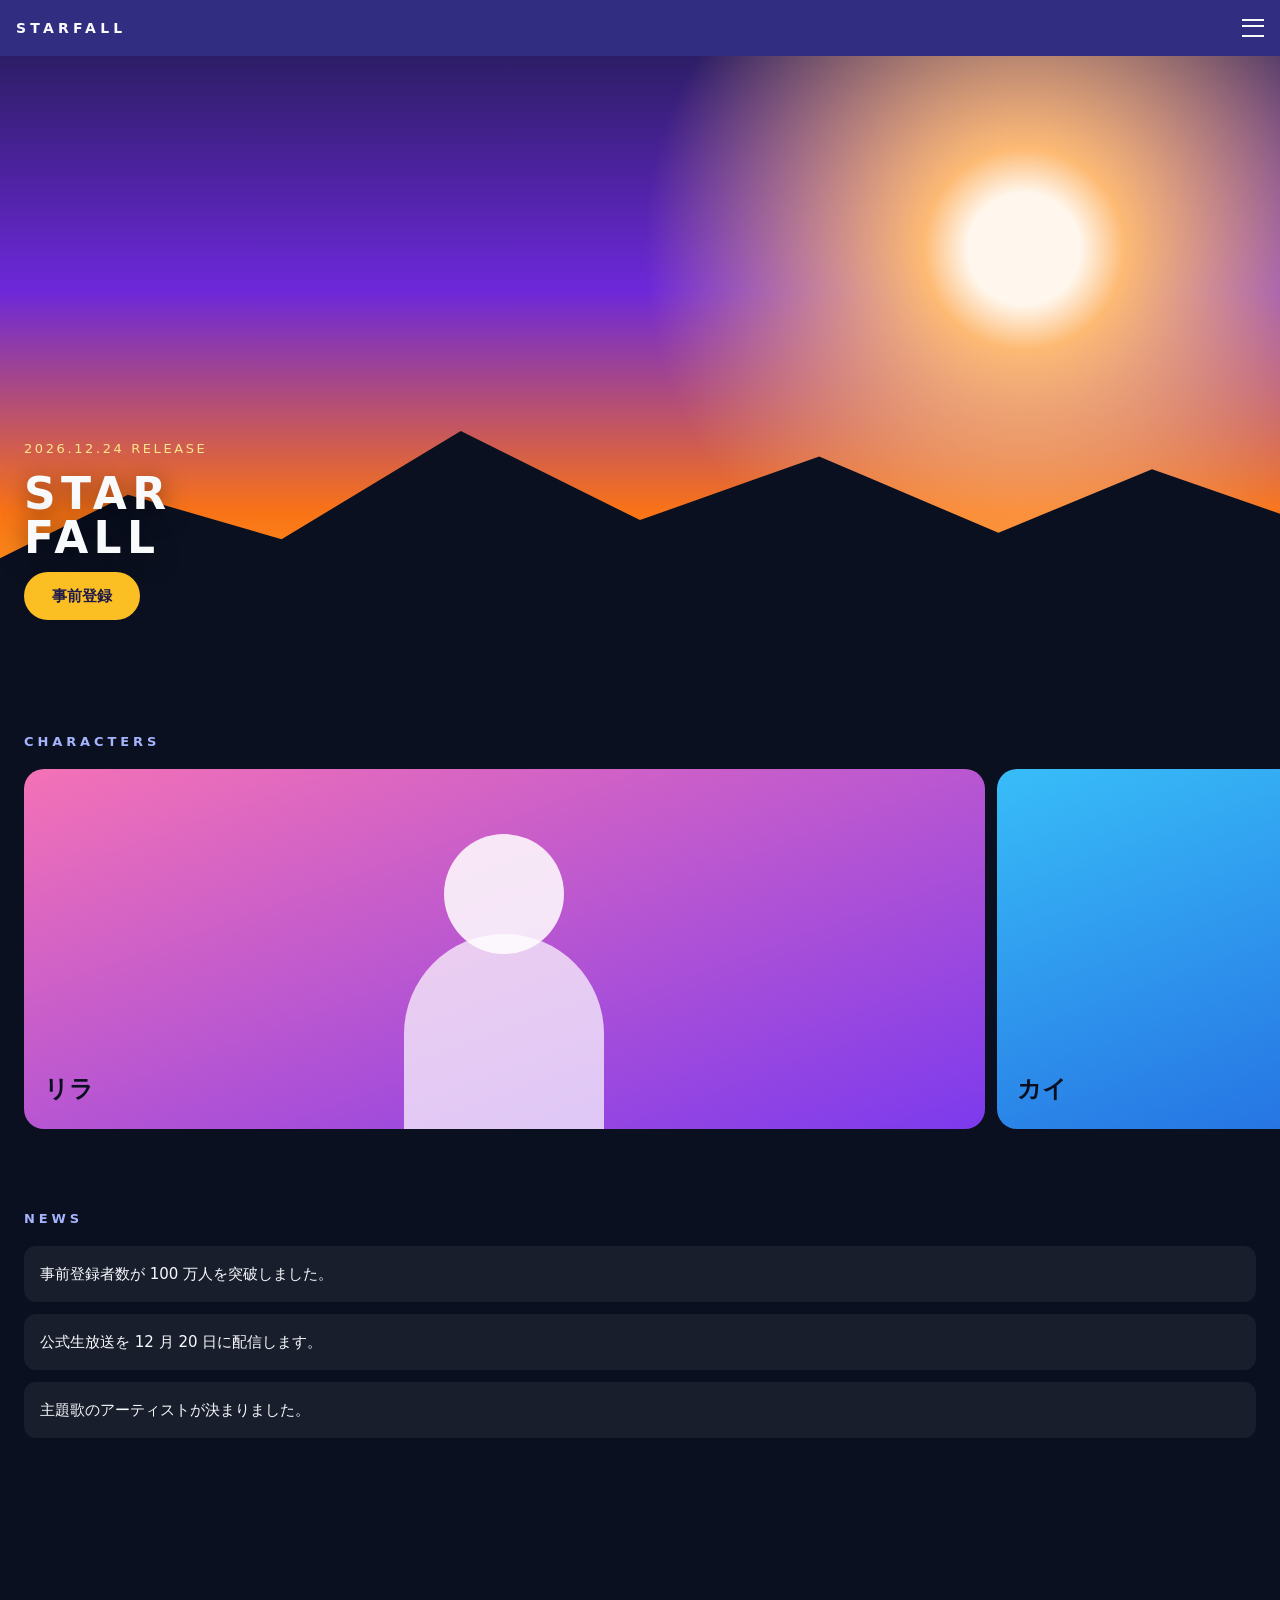
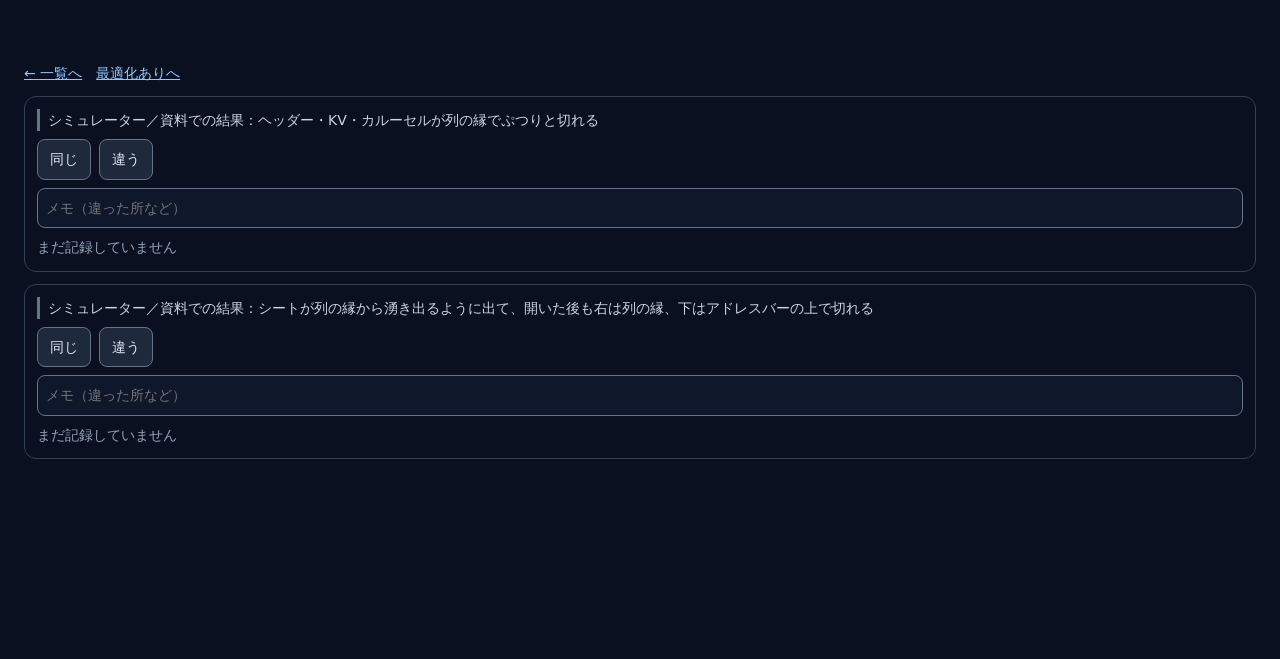
==== lp.html @ eece3da5 "iPhone Duo の Safari を実機で確かめるページを置く Co-Authored-By: Claude Opus 5.5 <noreply@anthropic.com>" ====
<!doctype html>
<html lang="ja">
<head>
<meta charset="utf-8">
<meta name="viewport" content="width=device-width, initial-scale=1, viewport-fit=cover">
<title>STARFALL</title>
<!--
  iPhone Duo の右の列で「見切れ」が出るかを比べる、架空のゲームの LP。
    ?mode=plain  最適化なし。よくある LP の作り。
    ?mode=duo    最適化あり。KV・ヘッダー・カルーセル・シートを右の列の奥（画面の物理的な右端）まではみ出させ、
                 その副作用（横揺れ・縮小）を止める。列の無い端末では --gutter が 0 になり、はみ出さない。
    ?open=1      読み込みの 1.5 秒後にキャラクターのシートを開く。
    ?slow=1      シートの動きを 3 秒にする（途中を撮るため）。
    ?at=chars    読み込み時にキャラクターの段までスクロールする。
-->
<style>
  :root { --page: #0b1020; --ink: #f8fafc; --muted: #a5b4fc; --sheet-ms: 450ms; --gutter: 0px; }
  html { background: var(--page); color: var(--ink); }
  body { margin: 0; font: 15px/1.6 -apple-system, system-ui, sans-serif; }
  h1, h2, h3, p { margin: 0; }

  /* ヘッダー */
  .header { position: fixed; z-index: 20; top: 0; left: 0; right: 0; height: 56px; }
  .header-bar { height: 56px; display: flex; align-items: center; justify-content: space-between; padding: 0 16px; background: #312e81; box-sizing: border-box; }
  .logo { font-weight: 800; letter-spacing: .3em; font-size: 14px; }
  .menu { width: 22px; height: 14px; border-block: 2px solid var(--ink); position: relative; }
  .menu::after { content: ""; position: absolute; inset: 4px 0 auto; border-top: 2px solid var(--ink); }

  /* キービジュアル。太陽を右寄りに置いた空と山並み。 */
  .hero { position: relative; height: 620px; overflow: hidden; display: grid; align-content: end; gap: 12px; padding: 0 24px 72px;
    background:
      radial-gradient(circle at 80% 36%, #fff7ed 0 5%, #fdba74 9%, rgba(249, 115, 22, 0) 34%),
      linear-gradient(180deg, #1e1b4b 0%, #6d28d9 42%, #f97316 74%, #fbbf24 100%); }
  .hero::after { content: ""; position: absolute; inset: auto 0 0 0; height: 46%; background: var(--page);
    clip-path: polygon(0 58%, 10% 38%, 22% 52%, 36% 18%, 50% 46%, 64% 26%, 78% 50%, 90% 30%, 100% 44%, 100% 100%, 0 100%); }
  .hero > * { position: relative; z-index: 2; }
  .title { font-size: 44px; font-weight: 900; letter-spacing: .12em; line-height: 1; text-shadow: 0 4px 24px rgba(0, 0, 0, .5); }
  .release { color: #fde68a; letter-spacing: .2em; font-size: 13px; }
  .cta { justify-self: start; padding: 12px 28px; border-radius: 999px; background: #fbbf24; color: #1e1b4b; font-weight: 800; }

  /* キャラクターのカルーセル。次のカードが右に覗く。 */
  .section { display: grid; gap: 16px; padding: 40px 0; }
  .section h2 { padding: 0 24px; font-size: 13px; letter-spacing: .3em; color: var(--muted); }
  .chars { display: flex; gap: 12px; overflow-x: auto; scroll-snap-type: x mandatory; padding: 0 24px; scroll-padding: 0 24px; scrollbar-width: none; }
  .char { flex: 0 0 78%; height: 360px; border: 0; font: inherit; text-align: left; color: inherit; border-radius: 20px; scroll-snap-align: start; position: relative; overflow: hidden; display: grid; align-content: end; padding: 20px; box-sizing: border-box; }
  .char::before { content: ""; position: absolute; left: 50%; top: 18%; width: 120px; height: 120px; margin-left: -60px; border-radius: 50%; background: rgba(255, 255, 255, .85); }
  .char::after { content: ""; position: absolute; left: 50%; top: 46%; width: 200px; height: 240px; margin-left: -100px; border-radius: 100px 100px 0 0; background: rgba(255, 255, 255, .7); }
  .char h3 { position: relative; z-index: 1; font-size: 24px; color: #0b1020; }
  .char:nth-child(1) { background: linear-gradient(160deg, #f472b6, #7c3aed); }
  .char:nth-child(2) { background: linear-gradient(160deg, #38bdf8, #1d4ed8); }
  .char:nth-child(3) { background: linear-gradient(160deg, #34d399, #0f766e); }
  .char:nth-child(4) { background: linear-gradient(160deg, #fbbf24, #ea580c); }

  .news { display: grid; gap: 12px; padding: 0 24px 160px; }
  .news p { padding: 16px; border-radius: 12px; background: rgba(255, 255, 255, .06); }

  /* キャラクターのシート。右から出る。 */
  .sheet-body { padding: 24px; box-sizing: border-box; height: 100%; background: linear-gradient(180deg, #fdf2f8, #ede9fe); color: #1e1b4b; }
  .sheet-art { height: 240px; border-radius: 16px; background: linear-gradient(160deg, #f472b6, #7c3aed); margin-bottom: 16px; }
  .sheet-body h3 { font-size: 26px; }
  /* 最適化なし：よくある fixed の <dialog>。 */
  dialog.sheet { position: fixed; inset: 0 0 0 auto; width: 86%; max-width: none; height: auto; max-height: none; margin: 0; padding: 0; border: 0; outline: none;
    background: none; box-shadow: -12px 0 32px rgba(0, 0, 0, .45); transform: translateX(100%); transition: transform var(--sheet-ms) ease; }
  dialog.sheet.in { transform: none; }
  dialog.sheet::backdrop { background: rgba(0, 0, 0, .55); }
  /* 最適化あり：文書の中の absolute の層を、開いた時点のスクロール位置に置く（top は JS）。
     fixed・sticky・最上位の層（<dialog>）は列の縁で切られ、右端に接すると Safari が列を塗りつぶす面を被せるので使わない。 */
  .layer { position: absolute; z-index: 30; top: 0; left: 0; width: 100%; height: 0; }
  .layer[hidden] { display: none; }
  /* 動いている間のはみ出しで文書の幅が広がらないよう、列の奥までの箱で切る。高さはアドレスバーの裏まで。 */
  .layer-clip { position: absolute; top: 0; left: 0; width: calc(100% + var(--gutter)); height: calc(100lvh + 160px); overflow: clip; }
  .layer-backdrop { position: absolute; inset: 0; background: rgba(0, 0, 0, .55); opacity: 0; transition: opacity var(--sheet-ms) ease; }
  /* 幅は「見える範囲の 86%」に列の幅を足したもの（.layer-clip の幅は見える範囲 + 列の幅）。 */
  .layer-sheet { position: absolute; top: 0; right: 0; bottom: 0; width: calc((100% - var(--gutter)) * .86 + var(--gutter)); box-shadow: -12px 0 32px rgba(0, 0, 0, .45); transform: translateX(100%); transition: transform var(--sheet-ms) ease; }
  .layer-sheet .sheet-body { padding-right: calc(24px + var(--gutter)); }
  .layer.in .layer-backdrop { opacity: 1; }
  .layer.in .layer-sheet { transform: none; }

  /* ===== 最適化あり：右の列の奥まで（--gutter の分だけ）はみ出させる。文字は見える範囲に置く。 ===== */
  /* ヘッダー：上に残し続ける（fixed・sticky）と列の縁で切られるので、KV に重ねてスクロールで流れる absolute にする。 */
  .duo .header { position: absolute; right: auto; width: calc(100% + var(--gutter)); }
  .duo .header-bar { padding-right: calc(16px + var(--gutter)); }
  .duo .hero { margin-right: calc(-1 * var(--gutter)); padding-right: calc(24px + var(--gutter)); }
  .duo .chars { margin-right: calc(-1 * var(--gutter)); padding-right: calc(24px + var(--gutter)); }
</style>
</head>
<body>
<div class="layer" id="layer" hidden>
  <div class="layer-clip">
    <div class="layer-backdrop" id="layer-backdrop"></div>
    <div class="layer-sheet" role="dialog" aria-modal="true" aria-labelledby="layer-name">
      <div class="sheet-body"><div class="sheet-art"></div><h3 id="layer-name">リラ</h3><p>星降る夜に目覚めた、記憶を持たない少女。流れ星の欠片を集めて旅をする。</p></div>
    </div>
  </div>
</div>
<header class="header"><div class="header-bar"><span class="logo">STARFALL</span><span class="menu"></span></div></header>
<section class="hero">
  <p class="release">2026.12.24 RELEASE</p>
  <h1 class="title">STAR<br>FALL</h1>
  <a class="cta">事前登録</a>
</section>
<section class="section" id="chars">
  <h2>CHARACTERS</h2>
  <div class="chars">
    <button class="char" data-name="リラ"><h3>リラ</h3></button>
    <button class="char" data-name="カイ"><h3>カイ</h3></button>
    <button class="char" data-name="ノア"><h3>ノア</h3></button>
    <button class="char" data-name="セナ"><h3>セナ</h3></button>
  </div>
</section>
<section class="section">
  <h2>NEWS</h2>
  <div class="news">
    <p>事前登録者数が 100 万人を突破しました。</p>
    <p>公式生放送を 12 月 20 日に配信します。</p>
    <p>主題歌のアーティストが決まりました。</p>
  </div>
</section>
<!-- 実機の確認の記録の欄。LP の見た目に混ざらないよう、ページの一番下に置く。 -->
<section class="obs-area" id="obs-area">
  <p><a href="index.html">← 一覧へ</a>　<a id="other-mode"></a></p>
</section>
<style>
  .obs-area { display: grid; gap: 12px; padding: 24px 24px 200px; color: #e2e8f0; font-size: 14px; }
  .obs-area a { color: #93c5fd; }
  .obs-area .card { display: grid; gap: 8px; padding: 12px; border: 1px solid #334155; border-radius: 12px; }
  .obs-area .sim { color: #cbd5e1; border-left: 3px solid #64748b; padding-left: 8px; }
  .obs-area .row { display: flex; flex-wrap: wrap; gap: 8px; }
  .obs-area button { font: inherit; padding: 8px 12px; border-radius: 8px; border: 1px solid #64748b; background: #1e293b; color: #e2e8f0; }
  .obs-area button.on { background: #2563eb; border-color: #2563eb; }
  .obs-area input { font: inherit; padding: 8px; border-radius: 8px; border: 1px solid #64748b; background: #0f172a; color: #e2e8f0; }
  .obs-area .muted { color: #94a3b8; }
</style>
<script type="module">
  import { observationBlock } from "./lab.js";

  // モードごとの確認の項目。結果は一覧のページから QR で持ち出す。
  const duoMode = new URLSearchParams(location.search).get("mode") === "duo";
  const other = document.getElementById("other-mode");
  other.href = `lp.html?mode=${duoMode ? "plain" : "duo"}`;
  other.textContent = duoMode ? "最適化なしへ" : "最適化ありへ";
  const ITEMS = duoMode
    ? [
        ["lp:duo-bleed", "KV・ヘッダー・カルーセル・シートが、列の奥（画面の物理的な右端）まで描かれる"],
        ["lp:duo-drag", "ページを横にドラッグしても、ページは横に動かない（押さえている間も）"],
        ["lp:duo-carousel", "カルーセルの上で横にスワイプすると、カルーセルだけが動く"],
        ["lp:duo-pinchout", "ピンチで縮めても 1 倍で止まる（タブの一覧が開くのは Safari の普段の動き）"],
        ["lp:duo-zoompan", "ピンチで拡大すると、横にも見て回れる。等倍に戻すと、また横に動かなくなる"],
        ["lp:duo-sheet", "シートが画面の右端から滑り込み、列の下とアドレスバーの裏まで覆う。開いている間は後ろのページが動かない"],
        ["lp:duo-doubletap", "未確認。シートを開いたままダブルタップしたとき、拡大して戻せなくならないか（Bug 325368 の恐れ）"],
      ]
    : [
        ["lp:plain-cut", "ヘッダー・KV・カルーセルが列の縁でぷつりと切れる"],
        ["lp:plain-sheet", "シートが列の縁から湧き出るように出て、開いた後も右は列の縁、下はアドレスバーの上で切れる"],
      ];
  const area = document.getElementById("obs-area");
  for (const [id, expected] of ITEMS) {
    const block = document.createElement("div");
    area.append(block);
    observationBlock(block, id, expected);
  }
</script>
<dialog class="sheet" id="sheet">
  <div class="sheet-body"><div class="sheet-art"></div><h3 id="sheet-name">リラ</h3><p>星降る夜に目覚めた、記憶を持たない少女。流れ星の欠片を集めて旅をする。</p></div>
</dialog>
<script>
  const params = new URLSearchParams(location.search);
  const root = document.documentElement;
  const duo = params.get("mode") === "duo";
  root.classList.add(duo ? "duo" : "plain");
  if (params.get("slow") === "1") root.style.setProperty("--sheet-ms", "3s");
  const sheet = document.getElementById("sheet");
  const layer = document.getElementById("layer");
  const nextFrame = (callback) => requestAnimationFrame(() => requestAnimationFrame(callback));
  let fit = () => {};

  if (duo) {
    // 等倍より縮めると、列の奥に置いた分まで画面に収めようとして 0.82 倍まで縮むので止める。
    document.querySelector('meta[name="viewport"]').content += ", minimum-scale=1";
    // 右の列の幅を測って --gutter に入れ、はみ出しで生まれる横揺れを止める。
    // 列の幅は CSS では取れない（env(safe-area-inset-right) は 0）。列の無い端末では 0 になる。
    // 横揺れは、等倍の間だけ touch-action で横の移動を止め、拡大したら外して見て回れるようにする。
    // シートを開いている間は、後ろのページを動かさない（none）。
    fit = () => {
      const zoomed = visualViewport.scale > 1.01;
      root.style.touchAction = !layer.hidden ? "none" : zoomed ? "" : "pan-y pinch-zoom";
      if (zoomed) return;
      if (scrollX !== 0) scrollTo(0, scrollY);
      const portrait = matchMedia("(orientation: portrait)").matches;
      const gutter = portrait ? Math.max(0, screen.width - root.clientWidth) : 0;
      root.style.setProperty("--gutter", `${gutter}px`);
    };
    visualViewport.addEventListener("resize", fit);
    visualViewport.addEventListener("scroll", fit);
    addEventListener("resize", fit);
    fit();
  }

  function openSheet(name) {
    if (duo) {
      document.getElementById("layer-name").textContent = name;
      layer.style.top = `${scrollY}px`;
      layer.hidden = false;
      fit();
      nextFrame(() => layer.classList.add("in"));
    } else {
      document.getElementById("sheet-name").textContent = name;
      sheet.showModal();
      nextFrame(() => sheet.classList.add("in"));
    }
  }
  for (const card of document.querySelectorAll(".char")) card.addEventListener("click", () => openSheet(card.dataset.name));
  sheet.addEventListener("click", (event) => { if (event.target === sheet) sheet.close(); });
  sheet.addEventListener("close", () => sheet.classList.remove("in"));
  document.getElementById("layer-backdrop").addEventListener("click", () => layer.classList.remove("in"));
  layer.addEventListener("transitionend", () => {
    if (layer.classList.contains("in")) return;
    layer.hidden = true;
    fit();
  });

  addEventListener("load", () => {
    if (params.get("at") === "chars") document.getElementById("chars").scrollIntoView({ block: "start" });
    if (params.get("open") === "1") setTimeout(() => openSheet("リラ"), 1500);
  });

  // ?debug=1：測定用。要所の値を測定のサーバーへ送る。
  if (params.get("debug") === "1") {
    const rect = (selector) => {
      const r = document.querySelector(selector).getBoundingClientRect();
      return [Math.round(r.left), Math.round(r.top), Math.round(r.right), Math.round(r.bottom)];
    };
    const send = (event) => navigator.sendBeacon("/log", JSON.stringify({
      label: `lp-${params.get("mode")}`, event, t: Math.round(performance.now()),
      inner: [innerWidth, innerHeight], scroll: [scrollX, scrollY],
      scrollSize: [root.scrollWidth, root.scrollHeight], scale: visualViewport.scale,
      gutter: getComputedStyle(root).getPropertyValue("--gutter"), touchAction: root.style.touchAction,
      header: rect(".header-bar"), hero: rect(".hero"), chars: rect(".chars"), layerClip: rect(".layer-clip"),
      headerStyle: getComputedStyle(document.querySelector(".header")).position,
      charsScrollLeft: document.querySelector(".chars").scrollLeft,
    }));
    send("script");
    let settle;
    const later = (event) => () => { clearTimeout(settle); settle = setTimeout(() => send(event), 400); };
    addEventListener("scroll", later("scroll-end"));
    document.querySelector(".chars").addEventListener("scroll", later("chars-scroll-end"));
    addEventListener("load", () => send("load"));
    for (const ms of [1000, 3000, 7000]) setTimeout(() => send(`t${ms}`), ms);
  }
</script>
</body>
</html>
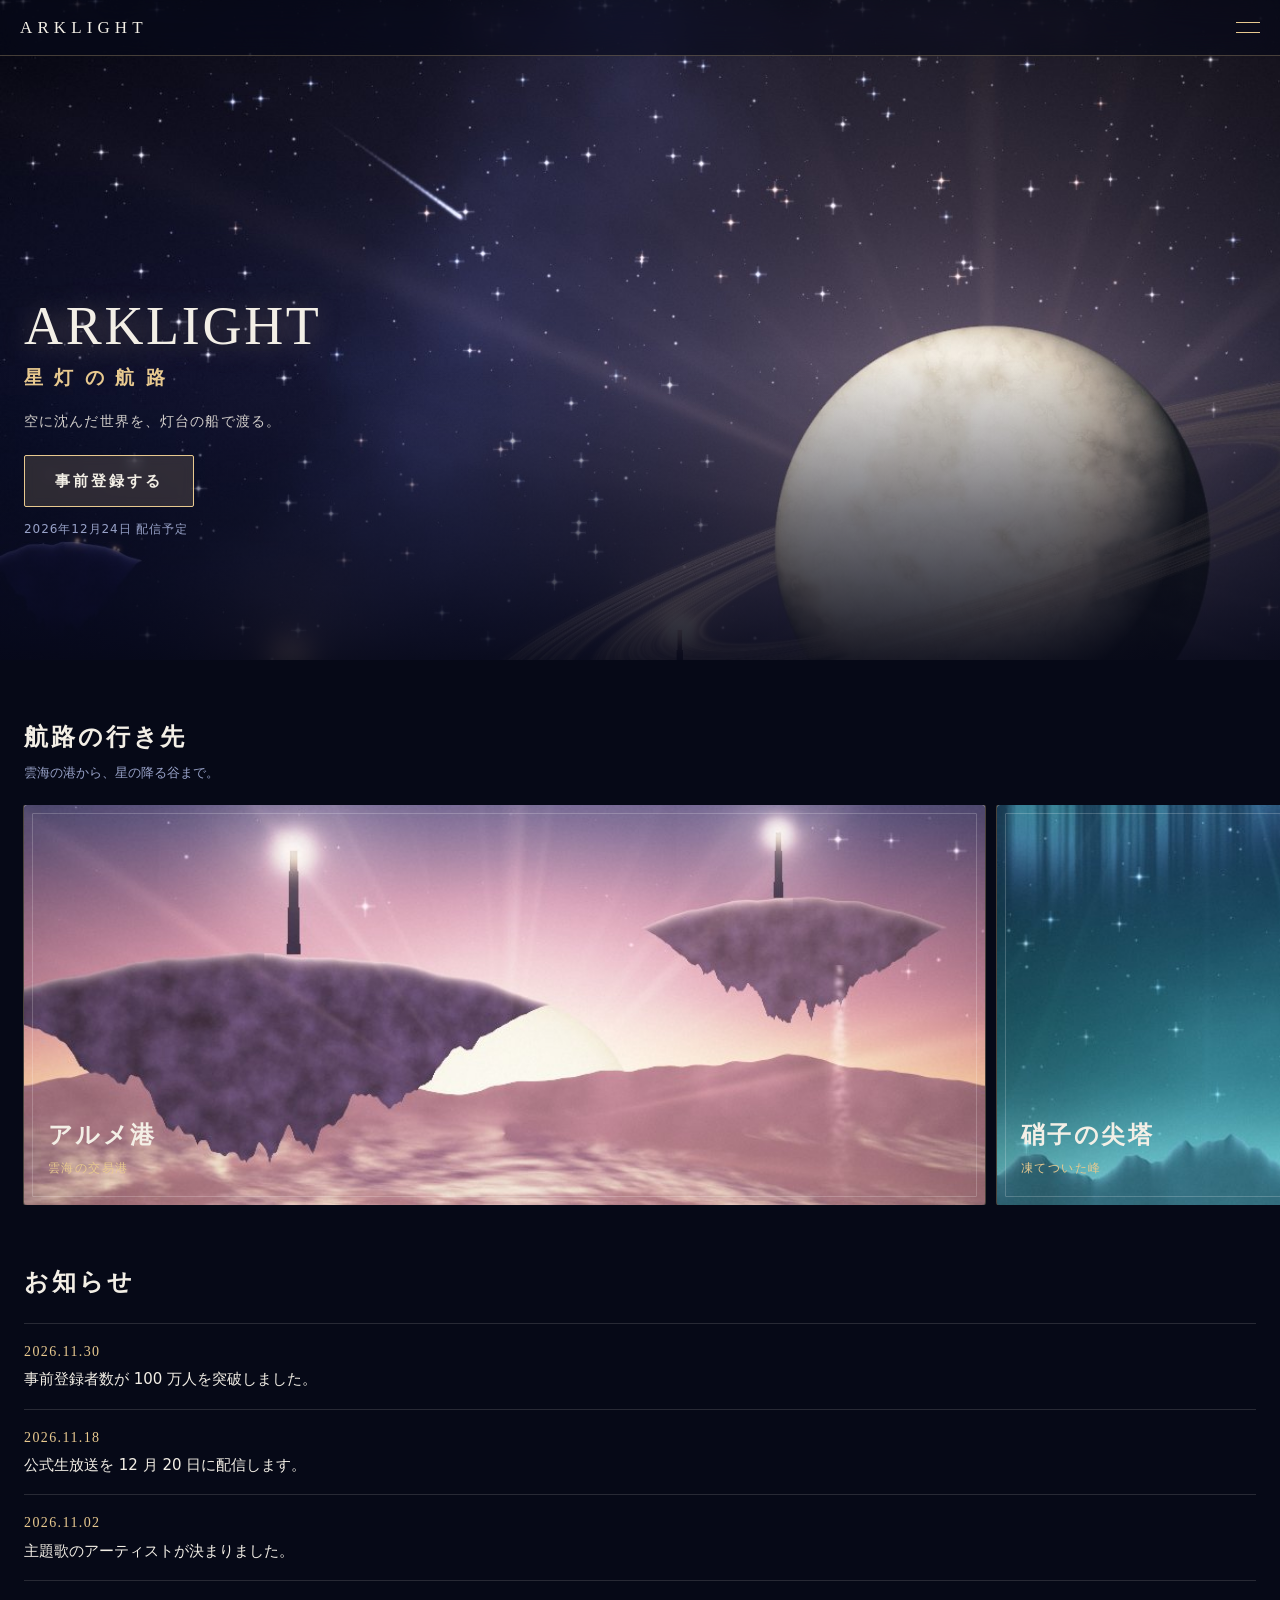
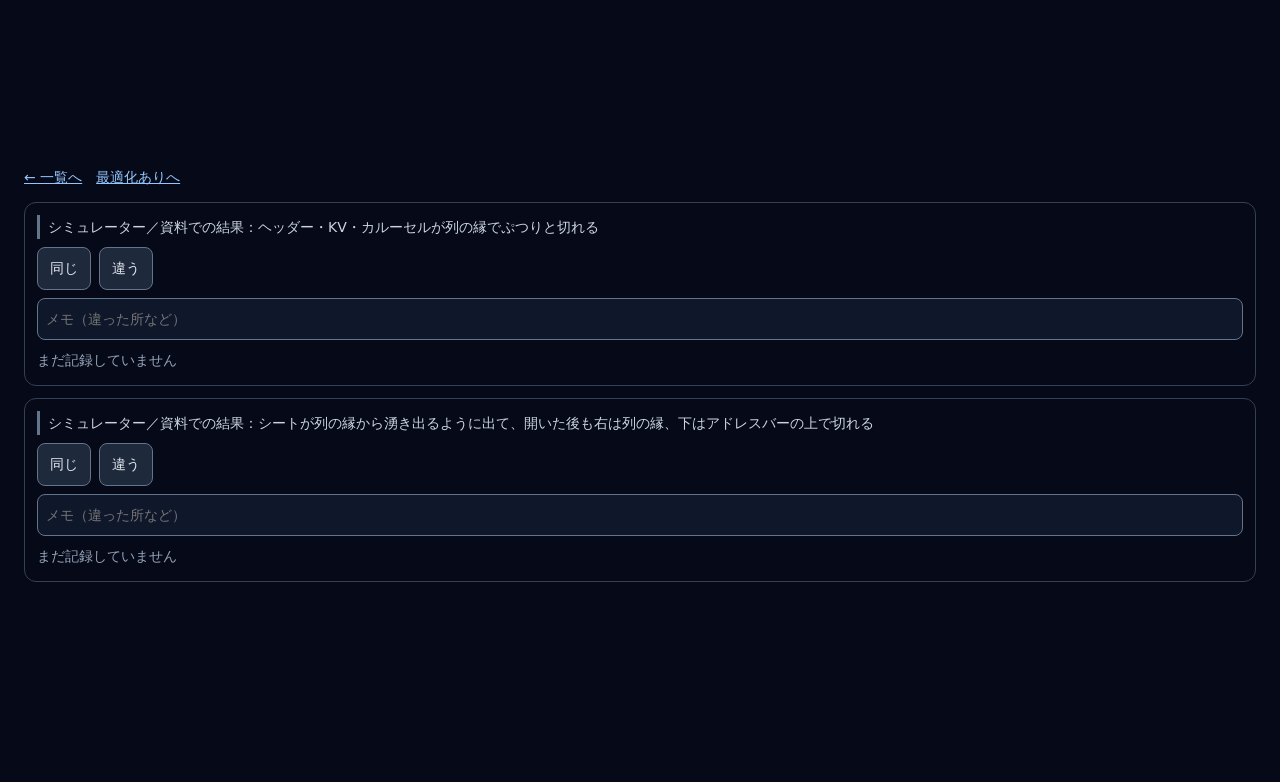
==== commit cf4a9f12: "デモの LP を作り直す Co-Authored-By: Claude Opus 5.5 <noreply@anthropic.com>" ====
--- a/lp.html
+++ b/lp.html
@@ -3,64 +3,77 @@
 <head>
 <meta charset="utf-8">
 <meta name="viewport" content="width=device-width, initial-scale=1, viewport-fit=cover">
-<title>STARFALL</title>
+<title>ARKLIGHT 星灯の航路</title>
 <!--
-  iPhone Duo の右の列で「見切れ」が出るかを比べる、架空のゲームの LP。
+  iPhone Duo の右の列で「見切れ」が出るかを比べる、架空のゲーム（ARKLIGHT）の LP。
     ?mode=plain  最適化なし。よくある LP の作り。
     ?mode=duo    最適化あり。KV・ヘッダー・カルーセル・シートを右の列の奥（画面の物理的な右端）まではみ出させ、
                  その副作用（横揺れ・縮小）を止める。列の無い端末では --gutter が 0 になり、はみ出さない。
-    ?open=1      読み込みの 1.5 秒後にキャラクターのシートを開く。
+    ?open=1      読み込みの 1.5 秒後に最初の場所のシートを開く。
+    ?mid=1       （open=1 と合わせて）シートを開く途中の位置（translateX(50%)）で止める。撮影用。
     ?slow=1      シートの動きを 3 秒にする（途中を撮るため）。
-    ?at=chars    読み込み時にキャラクターの段までスクロールする。
+    ?at=chars    読み込み時にカルーセルの段までスクロールする。
+  絵は assets/ の JPEG。assets/src/ の scene.js・scenes.js・gen.mjs で手続き的に描いたもの（node gen.mjs で作り直す）。
 -->
 <style>
-  :root { --page: #0b1020; --ink: #f8fafc; --muted: #a5b4fc; --sheet-ms: 450ms; --gutter: 0px; }
+  :root { --page: #060917; --ink: #f3efe6; --gold: #e8c98f; --muted: #98a2c8; --sheet-ms: 450ms; --gutter: 0px;
+    --serif: "Bodoni 72", Didot, "Hiragino Mincho ProN", serif; --mincho: "Hiragino Mincho ProN", "Hiragino Mincho Pro", serif; }
   html { background: var(--page); color: var(--ink); }
-  body { margin: 0; font: 15px/1.6 -apple-system, system-ui, sans-serif; }
+  body { margin: 0; font: 15px/1.75 "Hiragino Sans", -apple-system, system-ui, sans-serif; }
   h1, h2, h3, p { margin: 0; }
 
-  /* ヘッダー */
+  /* ヘッダー：絵の上に重なる、半透明の濃い帯。 */
   .header { position: fixed; z-index: 20; top: 0; left: 0; right: 0; height: 56px; }
-  .header-bar { height: 56px; display: flex; align-items: center; justify-content: space-between; padding: 0 16px; background: #312e81; box-sizing: border-box; }
-  .logo { font-weight: 800; letter-spacing: .3em; font-size: 14px; }
-  .menu { width: 22px; height: 14px; border-block: 2px solid var(--ink); position: relative; }
-  .menu::after { content: ""; position: absolute; inset: 4px 0 auto; border-top: 2px solid var(--ink); }
-
-  /* キービジュアル。太陽を右寄りに置いた空と山並み。 */
-  .hero { position: relative; height: 620px; overflow: hidden; display: grid; align-content: end; gap: 12px; padding: 0 24px 72px;
-    background:
-      radial-gradient(circle at 80% 36%, #fff7ed 0 5%, #fdba74 9%, rgba(249, 115, 22, 0) 34%),
-      linear-gradient(180deg, #1e1b4b 0%, #6d28d9 42%, #f97316 74%, #fbbf24 100%); }
-  .hero::after { content: ""; position: absolute; inset: auto 0 0 0; height: 46%; background: var(--page);
-    clip-path: polygon(0 58%, 10% 38%, 22% 52%, 36% 18%, 50% 46%, 64% 26%, 78% 50%, 90% 30%, 100% 44%, 100% 100%, 0 100%); }
-  .hero > * { position: relative; z-index: 2; }
-  .title { font-size: 44px; font-weight: 900; letter-spacing: .12em; line-height: 1; text-shadow: 0 4px 24px rgba(0, 0, 0, .5); }
-  .release { color: #fde68a; letter-spacing: .2em; font-size: 13px; }
-  .cta { justify-self: start; padding: 12px 28px; border-radius: 999px; background: #fbbf24; color: #1e1b4b; font-weight: 800; }
-
-  /* キャラクターのカルーセル。次のカードが右に覗く。 */
-  .section { display: grid; gap: 16px; padding: 40px 0; }
-  .section h2 { padding: 0 24px; font-size: 13px; letter-spacing: .3em; color: var(--muted); }
+  .header-bar { height: 56px; display: flex; align-items: center; justify-content: space-between; padding: 0 20px; box-sizing: border-box;
+    background: rgba(6, 9, 23, .62); -webkit-backdrop-filter: blur(16px) saturate(1.4); backdrop-filter: blur(16px) saturate(1.4);
+    border-bottom: 1px solid rgba(232, 201, 143, .28); }
+  .logo { font-family: var(--serif); font-size: 17px; letter-spacing: .3em; color: var(--ink); }
+  .menu { width: 24px; height: 9px; border-block: 1px solid var(--gold); }
+
+  /* キービジュアル。右に環を持つ巨大な月。右端で切れると月が欠ける。 */
+  .hero { position: relative; box-sizing: border-box; height: 660px; overflow: hidden; display: grid; align-content: end; padding: 0 24px 120px; background: #0a0e2a; }
+  .hero-img { position: absolute; inset: 0; width: 100%; height: 100%; object-fit: cover; object-position: left top; }
+  .hero::after { content: ""; position: absolute; inset: 0; pointer-events: none;
+    background: linear-gradient(0deg, rgba(5, 7, 22, .9) 0%, rgba(5, 7, 22, .55) 22%, rgba(5, 7, 22, 0) 46%); }
+  .hero-copy { position: relative; z-index: 2; display: grid; gap: 6px; justify-items: start; }
+  .title { font-family: var(--serif); font-weight: 400; font-size: 54px; line-height: 1.05; letter-spacing: .05em; text-shadow: 0 2px 28px rgba(255, 214, 168, .35); }
+  .title-ja { font-family: var(--mincho); font-weight: 600; font-size: 19px; letter-spacing: .6em; color: var(--gold); }
+  .lead { margin-top: 10px; font-family: var(--mincho); font-size: 14px; letter-spacing: .08em; color: rgba(243, 239, 230, .85); }
+  .cta { margin-top: 14px; padding: 12px 30px; border: 1px solid var(--gold); border-radius: 2px; background: rgba(232, 201, 143, .16);
+    -webkit-backdrop-filter: blur(6px); backdrop-filter: blur(6px); color: var(--ink); font-family: var(--mincho); font-weight: 600; letter-spacing: .2em; }
+  .release { margin-top: 6px; font-size: 12px; color: var(--muted); letter-spacing: .08em; }
+
+  /* 行き先のカルーセル。次のカードが右に覗く。 */
+  .section { display: grid; gap: 20px; padding: 56px 0 0; }
+  .section-head { display: grid; gap: 4px; padding: 0 24px; }
+  .section h2 { font-family: var(--mincho); font-weight: 600; font-size: 24px; letter-spacing: .12em; }
+  .section-head p { font-size: 13px; color: var(--muted); }
   .chars { display: flex; gap: 12px; overflow-x: auto; scroll-snap-type: x mandatory; padding: 0 24px; scroll-padding: 0 24px; scrollbar-width: none; }
-  .char { flex: 0 0 78%; height: 360px; border: 0; font: inherit; text-align: left; color: inherit; border-radius: 20px; scroll-snap-align: start; position: relative; overflow: hidden; display: grid; align-content: end; padding: 20px; box-sizing: border-box; }
-  .char::before { content: ""; position: absolute; left: 50%; top: 18%; width: 120px; height: 120px; margin-left: -60px; border-radius: 50%; background: rgba(255, 255, 255, .85); }
-  .char::after { content: ""; position: absolute; left: 50%; top: 46%; width: 200px; height: 240px; margin-left: -100px; border-radius: 100px 100px 0 0; background: rgba(255, 255, 255, .7); }
-  .char h3 { position: relative; z-index: 1; font-size: 24px; color: #0b1020; }
-  .char:nth-child(1) { background: linear-gradient(160deg, #f472b6, #7c3aed); }
-  .char:nth-child(2) { background: linear-gradient(160deg, #38bdf8, #1d4ed8); }
-  .char:nth-child(3) { background: linear-gradient(160deg, #34d399, #0f766e); }
-  .char:nth-child(4) { background: linear-gradient(160deg, #fbbf24, #ea580c); }
-
-  .news { display: grid; gap: 12px; padding: 0 24px 160px; }
-  .news p { padding: 16px; border-radius: 12px; background: rgba(255, 255, 255, .06); }
-
-  /* キャラクターのシート。右から出る。 */
-  .sheet-body { padding: 24px; box-sizing: border-box; height: 100%; background: linear-gradient(180deg, #fdf2f8, #ede9fe); color: #1e1b4b; }
-  .sheet-art { height: 240px; border-radius: 16px; background: linear-gradient(160deg, #f472b6, #7c3aed); margin-bottom: 16px; }
-  .sheet-body h3 { font-size: 26px; }
+  .char { flex: 0 0 78%; height: 400px; border: 0; padding: 0; font: inherit; text-align: left; color: inherit; border-radius: 3px; scroll-snap-align: start;
+    position: relative; overflow: hidden; display: grid; align-content: end; box-shadow: 0 0 0 1px rgba(232, 201, 143, .3); }
+  .char img { position: absolute; inset: 0; width: 100%; height: 100%; object-fit: cover; }
+  .char::before { content: ""; position: absolute; inset: 0; background: linear-gradient(0deg, rgba(5, 7, 22, .92) 0%, rgba(5, 7, 22, .5) 32%, rgba(5, 7, 22, 0) 58%); }
+  .char::after { content: ""; position: absolute; inset: 8px; border: 1px solid rgba(255, 255, 255, .2); border-radius: 1px; pointer-events: none; }
+  .char-text { position: relative; z-index: 1; display: grid; gap: 2px; padding: 0 24px 26px; }
+  .char h3 { font-family: var(--mincho); font-weight: 600; font-size: 24px; letter-spacing: .1em; }
+  .char-sub { font-size: 12px; letter-spacing: .12em; color: var(--gold); }
+
+  .news { display: grid; padding: 0 24px 160px; }
+  .news p { display: grid; gap: 2px; padding: 16px 0; border-top: 1px solid rgba(243, 239, 230, .14); }
+  .news p:last-child { border-bottom: 1px solid rgba(243, 239, 230, .14); }
+  .news time { font-family: var(--serif); font-size: 14px; letter-spacing: .1em; color: var(--gold); }
+  .section .news { padding-top: 0; }
+
+  /* 場所のシート。右から出る。 */
+  .sheet-body { height: 100%; box-sizing: border-box; background: var(--page); color: var(--ink); overflow: hidden; border-left: 1px solid rgba(232, 201, 143, .3); }
+  .sheet-art { display: block; width: 100%; height: 300px; object-fit: cover; -webkit-mask-image: linear-gradient(#000 70%, transparent); mask-image: linear-gradient(#000 70%, transparent); }
+  .sheet-text { display: grid; gap: 10px; padding: 0 24px 24px; margin-top: -20px; position: relative; }
+  .sheet-kana { font-size: 12px; letter-spacing: .3em; color: var(--gold); }
+  .sheet-body h3 { font-family: var(--mincho); font-weight: 600; font-size: 28px; letter-spacing: .1em; line-height: 1.3; }
+  .sheet-text p { font-family: var(--mincho); font-size: 15px; line-height: 1.9; color: rgba(243, 239, 230, .88); }
   /* 最適化なし：よくある fixed の <dialog>。 */
   dialog.sheet { position: fixed; inset: 0 0 0 auto; width: 86%; max-width: none; height: auto; max-height: none; margin: 0; padding: 0; border: 0; outline: none;
-    background: none; box-shadow: -12px 0 32px rgba(0, 0, 0, .45); transform: translateX(100%); transition: transform var(--sheet-ms) ease; }
+    background: none; color: inherit; box-shadow: -12px 0 32px rgba(0, 0, 0, .5); transform: translateX(100%); transition: transform var(--sheet-ms) ease; }
   dialog.sheet.in { transform: none; }
   dialog.sheet::backdrop { background: rgba(0, 0, 0, .55); }
   /* 最適化あり：文書の中の absolute の層を、開いた時点のスクロール位置に置く（top は JS）。
@@ -71,15 +84,18 @@
   .layer-clip { position: absolute; top: 0; left: 0; width: calc(100% + var(--gutter)); height: calc(100lvh + 160px); overflow: clip; }
   .layer-backdrop { position: absolute; inset: 0; background: rgba(0, 0, 0, .55); opacity: 0; transition: opacity var(--sheet-ms) ease; }
   /* 幅は「見える範囲の 86%」に列の幅を足したもの（.layer-clip の幅は見える範囲 + 列の幅）。 */
-  .layer-sheet { position: absolute; top: 0; right: 0; bottom: 0; width: calc((100% - var(--gutter)) * .86 + var(--gutter)); box-shadow: -12px 0 32px rgba(0, 0, 0, .45); transform: translateX(100%); transition: transform var(--sheet-ms) ease; }
-  .layer-sheet .sheet-body { padding-right: calc(24px + var(--gutter)); }
+  .layer-sheet { position: absolute; top: 0; right: 0; bottom: 0; width: calc((100% - var(--gutter)) * .86 + var(--gutter)); box-shadow: -12px 0 32px rgba(0, 0, 0, .5); transform: translateX(100%); transition: transform var(--sheet-ms) ease; }
+  .layer-sheet .sheet-text { padding-right: calc(24px + var(--gutter)); }
   .layer.in .layer-backdrop { opacity: 1; }
   .layer.in .layer-sheet { transform: none; }
+  /* ?mid=1：開く途中の位置で止める（撮影用）。 */
+  .mid dialog.sheet, .mid .layer-sheet { transition: none; transform: translateX(50%); }
+  .mid .layer-backdrop { transition: none; opacity: .5; }
 
   /* ===== 最適化あり：右の列の奥まで（--gutter の分だけ）はみ出させる。文字は見える範囲に置く。 ===== */
   /* ヘッダー：上に残し続ける（fixed・sticky）と列の縁で切られるので、KV に重ねてスクロールで流れる absolute にする。 */
   .duo .header { position: absolute; right: auto; width: calc(100% + var(--gutter)); }
-  .duo .header-bar { padding-right: calc(16px + var(--gutter)); }
+  .duo .header-bar { padding-right: calc(20px + var(--gutter)); }
   .duo .hero { margin-right: calc(-1 * var(--gutter)); padding-right: calc(24px + var(--gutter)); }
   .duo .chars { margin-right: calc(-1 * var(--gutter)); padding-right: calc(24px + var(--gutter)); }
 </style>
@@ -89,31 +105,36 @@
   <div class="layer-clip">
     <div class="layer-backdrop" id="layer-backdrop"></div>
     <div class="layer-sheet" role="dialog" aria-modal="true" aria-labelledby="layer-name">
-      <div class="sheet-body"><div class="sheet-art"></div><h3 id="layer-name">リラ</h3><p>星降る夜に目覚めた、記憶を持たない少女。流れ星の欠片を集めて旅をする。</p></div>
+      <div class="sheet-body"><img class="sheet-art" id="layer-art" alt=""><div class="sheet-text"><span class="sheet-kana" id="layer-kana"></span><h3 id="layer-name">アルメ港</h3><p id="layer-text"></p></div></div>
     </div>
   </div>
 </div>
-<header class="header"><div class="header-bar"><span class="logo">STARFALL</span><span class="menu"></span></div></header>
+<header class="header"><div class="header-bar"><span class="logo">ARKLIGHT</span><span class="menu"></span></div></header>
 <section class="hero">
-  <p class="release">2026.12.24 RELEASE</p>
-  <h1 class="title">STAR<br>FALL</h1>
-  <a class="cta">事前登録</a>
+  <img class="hero-img" src="assets/hero.jpg" alt="">
+  <div class="hero-copy">
+    <h1 class="title">ARKLIGHT</h1>
+    <p class="title-ja">星灯の航路</p>
+    <p class="lead">空に沈んだ世界を、灯台の船で渡る。</p>
+    <a class="cta">事前登録する</a>
+    <p class="release">2026年12月24日 配信予定</p>
+  </div>
 </section>
 <section class="section" id="chars">
-  <h2>CHARACTERS</h2>
+  <div class="section-head"><h2>航路の行き先</h2><p>雲海の港から、星の降る谷まで。</p></div>
   <div class="chars">
-    <button class="char" data-name="リラ"><h3>リラ</h3></button>
-    <button class="char" data-name="カイ"><h3>カイ</h3></button>
-    <button class="char" data-name="ノア"><h3>ノア</h3></button>
-    <button class="char" data-name="セナ"><h3>セナ</h3></button>
+    <button class="char" data-name="アルメ港" data-kana="雲海の交易港" data-img="assets/harbor.jpg" data-text="雲の海に浮かぶ交易の港。夜明けごとに、灯台の船団が空へ漕ぎ出す。"><img src="assets/harbor.jpg" alt=""><span class="char-text"><h3>アルメ港</h3><span class="char-sub">雲海の交易港</span></span></button>
+    <button class="char" data-name="硝子の尖塔" data-kana="凍てついた峰" data-img="assets/spires.jpg" data-text="凍てついた峰が空へ伸びる。夜には、天幕のようなオーロラが降りる。"><img src="assets/spires.jpg" alt=""><span class="char-text"><h3>硝子の尖塔</h3><span class="char-sub">凍てついた峰</span></span></button>
+    <button class="char" data-name="墜星の谷" data-kana="星の欠片が眠る谷" data-img="assets/valley.jpg" data-text="空から落ちた星の欠片が眠る谷。拾い集めると、航路を照らす灯になる。"><img src="assets/valley.jpg" alt=""><span class="char-text"><h3>墜星の谷</h3><span class="char-sub">星の欠片が眠る谷</span></span></button>
+    <button class="char" data-name="翠の浮島" data-kana="滝が雲へ落ちる島" data-img="assets/isles.jpg" data-text="滝が雲海へ落ちていく緑の島。島ごとに、違う風が吹いている。"><img src="assets/isles.jpg" alt=""><span class="char-text"><h3>翠の浮島</h3><span class="char-sub">滝が雲へ落ちる島</span></span></button>
   </div>
 </section>
 <section class="section">
-  <h2>NEWS</h2>
+  <div class="section-head"><h2>お知らせ</h2></div>
   <div class="news">
-    <p>事前登録者数が 100 万人を突破しました。</p>
-    <p>公式生放送を 12 月 20 日に配信します。</p>
-    <p>主題歌のアーティストが決まりました。</p>
+    <p><time>2026.11.30</time>事前登録者数が 100 万人を突破しました。</p>
+    <p><time>2026.11.18</time>公式生放送を 12 月 20 日に配信します。</p>
+    <p><time>2026.11.02</time>主題歌のアーティストが決まりました。</p>
   </div>
 </section>
 <!-- 実機の確認の記録の欄。LP の見た目に混ざらないよう、ページの一番下に置く。 -->
@@ -161,7 +182,7 @@
   }
 </script>
 <dialog class="sheet" id="sheet">
-  <div class="sheet-body"><div class="sheet-art"></div><h3 id="sheet-name">リラ</h3><p>星降る夜に目覚めた、記憶を持たない少女。流れ星の欠片を集めて旅をする。</p></div>
+  <div class="sheet-body"><img class="sheet-art" id="sheet-art" alt=""><div class="sheet-text"><span class="sheet-kana" id="sheet-kana"></span><h3 id="sheet-name">アルメ港</h3><p id="sheet-text"></p></div></div>
 </dialog>
 <script>
   const params = new URLSearchParams(location.search);
@@ -196,20 +217,29 @@
     fit();
   }
 
-  function openSheet(name) {
+  const mid = params.get("mid") === "1";
+  if (mid) root.classList.add("mid");
+  const fill = (prefix, card) => {
+    document.getElementById(`${prefix}-name`).textContent = card.dataset.name;
+    document.getElementById(`${prefix}-kana`).textContent = card.dataset.kana;
+    document.getElementById(`${prefix}-text`).textContent = card.dataset.text;
+    document.getElementById(`${prefix}-art`).src = card.dataset.img;
+  };
+
+  function openSheet(card) {
     if (duo) {
-      document.getElementById("layer-name").textContent = name;
+      fill("layer", card);
       layer.style.top = `${scrollY}px`;
       layer.hidden = false;
       fit();
-      nextFrame(() => layer.classList.add("in"));
+      if (!mid) nextFrame(() => layer.classList.add("in"));
     } else {
-      document.getElementById("sheet-name").textContent = name;
+      fill("sheet", card);
       sheet.showModal();
-      nextFrame(() => sheet.classList.add("in"));
+      if (!mid) nextFrame(() => sheet.classList.add("in"));
     }
   }
-  for (const card of document.querySelectorAll(".char")) card.addEventListener("click", () => openSheet(card.dataset.name));
+  for (const card of document.querySelectorAll(".char")) card.addEventListener("click", () => openSheet(card));
   sheet.addEventListener("click", (event) => { if (event.target === sheet) sheet.close(); });
   sheet.addEventListener("close", () => sheet.classList.remove("in"));
   document.getElementById("layer-backdrop").addEventListener("click", () => layer.classList.remove("in"));
@@ -221,7 +251,7 @@
 
   addEventListener("load", () => {
     if (params.get("at") === "chars") document.getElementById("chars").scrollIntoView({ block: "start" });
-    if (params.get("open") === "1") setTimeout(() => openSheet("リラ"), 1500);
+    if (params.get("open") === "1") setTimeout(() => openSheet(document.querySelector(".char")), 1500);
   });
 
   // ?debug=1：測定用。要所の値を測定のサーバーへ送る。
